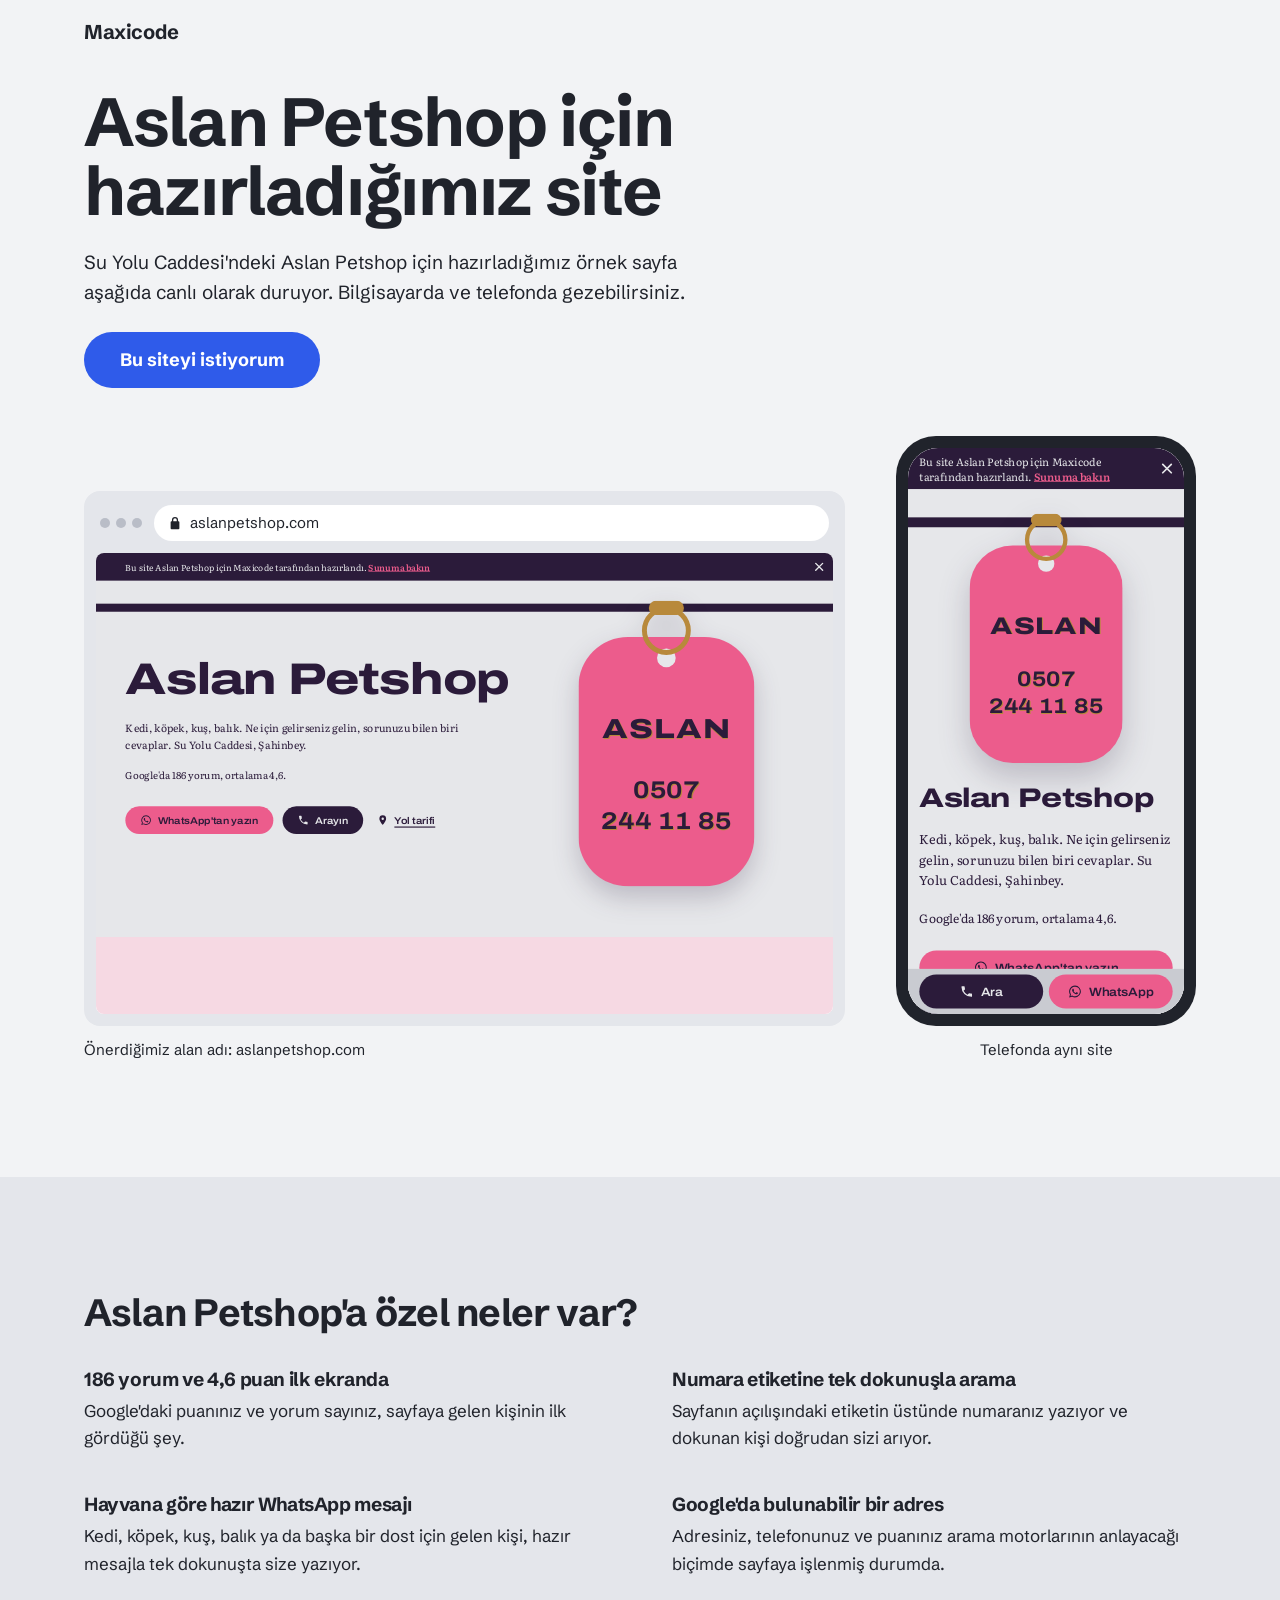
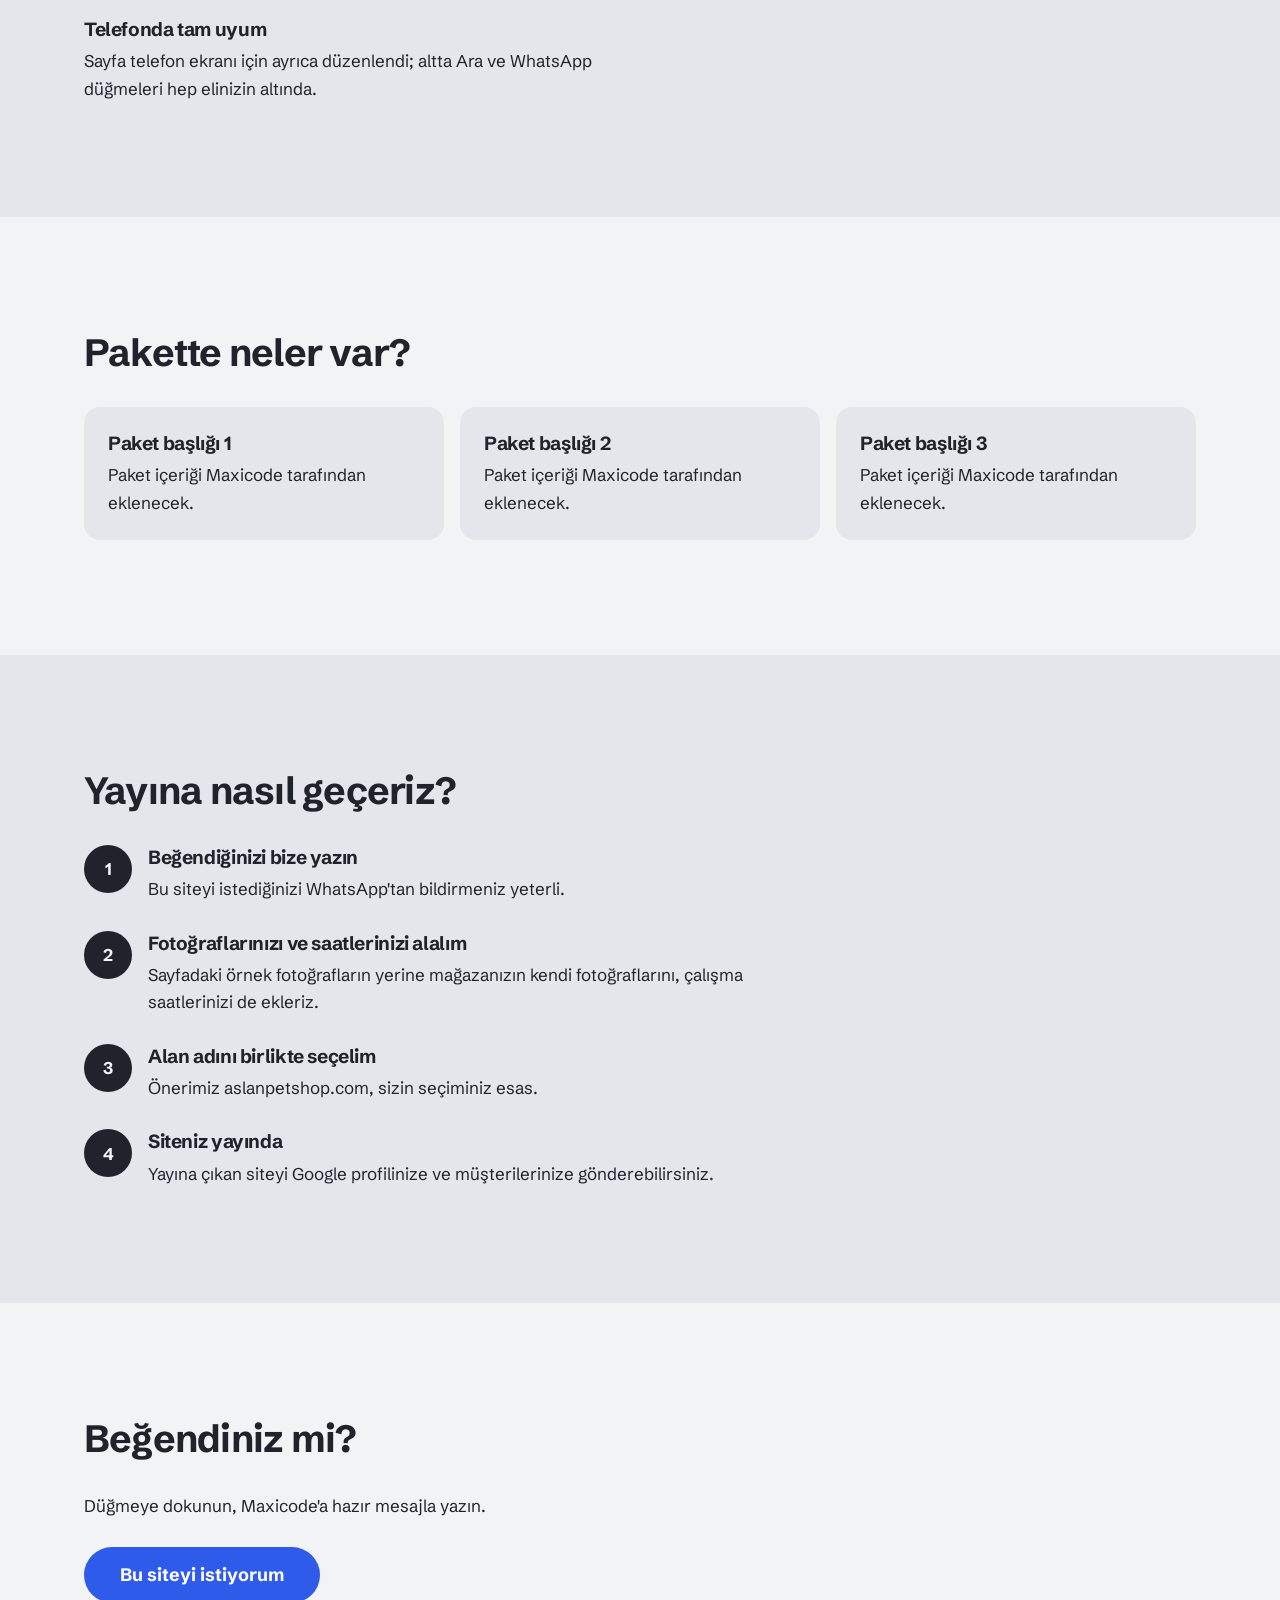
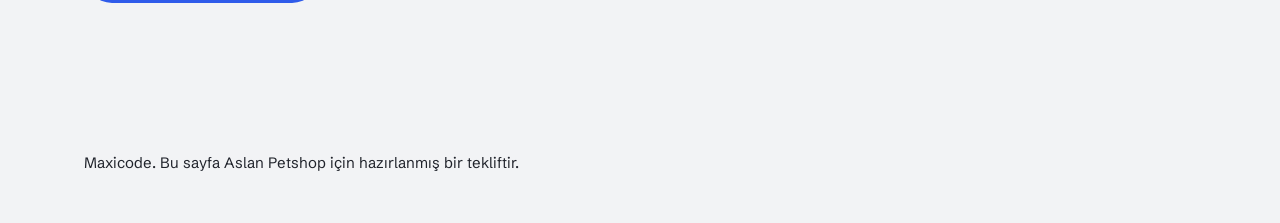
==== aslan-petshop/sunum/index.html @ 2e21a20c "Aslan Petshop örnek site ve sunum (v2) Co-Authored-By: Claude Opus 5.5 <noreply@anthropic.com> Claud" ====
<!doctype html>
<html lang="tr">
<head>
<meta charset="utf-8">
<meta name="viewport" content="width=device-width, initial-scale=1">
<title>Aslan Petshop için hazırladığımız site | Maxicode</title>
<meta name="description" content="Maxicode'un Aslan Petshop için hazırladığı örnek web sitesi ve yayına geçiş adımları.">
<meta name="robots" content="noindex,nofollow">
<link rel="icon" href="data:image/svg+xml,%3Csvg xmlns='http://www.w3.org/2000/svg' viewBox='0 0 64 64'%3E%3Crect width='64' height='64' rx='14' fill='%2320232B'/%3E%3Cpath d='M16 46V18h6l10 16 10-16h6v28h-6V29L32 44 22 29v17z' fill='%23F2F3F5'/%3E%3C/svg%3E">
<link rel="preconnect" href="https://fonts.googleapis.com">
<link rel="preconnect" href="https://fonts.gstatic.com" crossorigin>
<link rel="stylesheet" href="https://fonts.googleapis.com/css2?family=Schibsted+Grotesk:wght@400;700&display=swap">
<style>
:root{--bg:#F2F3F5;--ink:#20232B;--mid:#E4E6EB;--blue:#2F5BEA;--muted:#20232B;--gut:clamp(16px,5vw,72px)}
*{box-sizing:border-box;margin:0}
html{scroll-behavior:smooth}
body{background:var(--bg);color:var(--ink);font:400 1.0625rem/1.6 'Schibsted Grotesk',system-ui,sans-serif;overflow-x:hidden}
img,svg,iframe{display:block}
img,svg{max-width:100%}
a{color:inherit}
:focus-visible{outline:3px solid var(--ink);outline-offset:3px}
.wrap{max-width:1240px;margin-inline:auto;padding-inline:var(--gut)}
h1,h2,h3{font-weight:700;letter-spacing:-.02em;text-wrap:balance}
h1{font-size:clamp(2.25rem,5.4vw,4.25rem);line-height:1.02;margin-bottom:20px}
h2{font-size:clamp(1.625rem,3vw,2.375rem);line-height:1.12;margin-bottom:32px}
h3{font-size:1.1875rem;line-height:1.3;margin-bottom:6px}
p{max-width:60ch}
.top{display:flex;align-items:center;min-height:64px}
.mark{font-weight:700;font-size:1.25rem;letter-spacing:-.02em;text-decoration:none}
.sec{padding-block:clamp(56px,9vw,120px)}
.open{padding-top:24px}
.open p.lead{font-size:1.1875rem;color:var(--muted);margin-bottom:0;max-width:52ch}
.stage{display:grid;grid-template-columns:minmax(0,1fr) 300px;gap:clamp(24px,4vw,64px);align-items:end;margin-top:48px}
.frame{background:var(--mid);border-radius:16px;padding:12px}
.bar{display:flex;align-items:center;gap:12px;padding:2px 4px 12px}
.dots{display:flex;gap:6px}
.dots i{width:10px;height:10px;border-radius:50%;background:#B9BDC7}
.addr{flex:1;display:flex;align-items:center;gap:8px;background:#fff;border-radius:999px;padding:6px 14px;font-size:.9375rem;min-height:32px}
.addr svg{width:14px;height:14px;flex:none}
.view{overflow:hidden;border-radius:8px;background:#fff;position:relative}
.view iframe{max-width:none;border:0;width:1280px;height:800px;transform-origin:0 0;background:#fff}
.phone{background:var(--ink);border-radius:40px;padding:12px;width:300px}
.phone .view{border-radius:30px}
.phone iframe{width:390px;height:800px}
.cap{font-size:.9375rem;color:var(--muted);margin-top:12px}

.ben{display:grid;grid-template-columns:repeat(2,minmax(0,1fr));gap:40px clamp(24px,5vw,80px)}
.ben li{list-style:none}
.ben p{color:var(--muted)}
.soft{background:var(--mid)}
.pack{display:grid;grid-template-columns:repeat(3,minmax(0,1fr));gap:16px}
.pack div{background:var(--mid);border-radius:16px;padding:24px}
.pack p{color:var(--muted)}
.steps{counter-reset:s;display:grid;gap:28px;max-width:720px;padding:0}
.steps li{list-style:none;display:grid;grid-template-columns:48px 1fr;gap:16px;align-items:start}
.steps li::before{counter-increment:s;content:counter(s);width:48px;height:48px;border-radius:50%;background:var(--ink);color:var(--bg);display:grid;place-items:center;font-weight:700}
.steps p{color:var(--muted)}
.cta{text-align:left}
.go{display:inline-flex;align-items:center;justify-content:center;min-height:56px;padding:0 36px;border-radius:999px;background:var(--blue);color:#fff;font:700 1.125rem/1 'Schibsted Grotesk',system-ui,sans-serif;text-decoration:none}
.go:hover{filter:brightness(.92)}
.go:focus-visible{outline-color:var(--ink)}
.cta p{margin-bottom:28px;color:var(--muted)}
footer{padding-block:32px 48px;font-size:.9375rem;color:var(--muted)}
@media(max-width:900px){
  .stage{grid-template-columns:minmax(0,1fr);align-items:start}
  .phone{justify-self:center;max-width:100%}
  .ben,.pack{grid-template-columns:minmax(0,1fr)}
}
@media(prefers-reduced-motion:reduce){html{scroll-behavior:auto}*{transition:none!important;animation:none!important}}
</style>
</head>
<body>
<header class="wrap top"><a class="mark" href="#top">Maxicode</a></header>

<main id="top">
<section class="wrap sec open" aria-labelledby="h1">
  <h1 id="h1">Aslan Petshop için hazırladığımız site</h1>
  <p class="lead">Su Yolu Caddesi'ndeki Aslan Petshop için hazırladığımız örnek sayfa aşağıda canlı olarak duruyor. Bilgisayarda ve telefonda gezebilirsiniz.</p>
  <p style="margin-top:24px"><a class="go" href="#">Bu siteyi istiyorum</a></p>

  <div class="stage">
    <div>
      <div class="frame">
        <div class="bar"><div class="dots" aria-hidden="true"><i></i><i></i><i></i></div>
          <div class="addr"><svg viewBox="0 0 16 16" aria-hidden="true"><path fill="currentColor" d="M8 1a3.5 3.5 0 0 0-3.5 3.5V6H4a1 1 0 0 0-1 1v7a1 1 0 0 0 1 1h8a1 1 0 0 0 1-1V7a1 1 0 0 0-1-1h-.5V4.5A3.5 3.5 0 0 0 8 1zm-2 3.5a2 2 0 1 1 4 0V6H6z"/></svg>aslanpetshop.com</div></div>
        <div class="view" data-base="1280" data-h="800"><iframe src="../site/index.html" title="Aslan Petshop sitesi, bilgisayar görünümü" loading="lazy"></iframe></div>
      </div>
      <p class="cap">Önerdiğimiz alan adı: aslanpetshop.com</p>
    </div>
    <div>
      <div class="phone"><div class="view" data-base="390" data-h="800"><iframe src="../site/index.html" title="Aslan Petshop sitesi, telefon görünümü" loading="lazy"></iframe></div></div>
      <p class="cap" style="text-align:center">Telefonda aynı site</p>
    </div>
  </div>
</section>

<section class="soft sec" aria-labelledby="h-fayda">
  <div class="wrap">
    <h2 id="h-fayda">Aslan Petshop'a özel neler var?</h2>
    <ul class="ben" style="padding:0">
      <li><h3>186 yorum ve 4,6 puan ilk ekranda</h3><p>Google'daki puanınız ve yorum sayınız, sayfaya gelen kişinin ilk gördüğü şey.</p></li>
      <li><h3>Numara etiketine tek dokunuşla arama</h3><p>Sayfanın açılışındaki etiketin üstünde numaranız yazıyor ve dokunan kişi doğrudan sizi arıyor.</p></li>
      <li><h3>Hayvana göre hazır WhatsApp mesajı</h3><p>Kedi, köpek, kuş, balık ya da başka bir dost için gelen kişi, hazır mesajla tek dokunuşta size yazıyor.</p></li>
      <li><h3>Google'da bulunabilir bir adres</h3><p>Adresiniz, telefonunuz ve puanınız arama motorlarının anlayacağı biçimde sayfaya işlenmiş durumda.</p></li>
      <li><h3>Telefonda tam uyum</h3><p>Sayfa telefon ekranı için ayrıca düzenlendi; altta Ara ve WhatsApp düğmeleri hep elinizin altında.</p></li>
    </ul>
  </div>
</section>

<section class="wrap sec" aria-labelledby="h-paket">
  <h2 id="h-paket">Pakette neler var?</h2>
  <!-- ayarlar.json "paket" boş: maddeler Maxicode tarafından eklenecek -->
  <div class="pack">
    <div><h3>Paket başlığı 1</h3><p>Paket içeriği Maxicode tarafından eklenecek.</p></div>
    <div><h3>Paket başlığı 2</h3><p>Paket içeriği Maxicode tarafından eklenecek.</p></div>
    <div><h3>Paket başlığı 3</h3><p>Paket içeriği Maxicode tarafından eklenecek.</p></div>
  </div>
</section>

<section class="soft sec" aria-labelledby="h-adim">
  <div class="wrap">
    <h2 id="h-adim">Yayına nasıl geçeriz?</h2>
    <ol class="steps">
      <li><div><h3>Beğendiğinizi bize yazın</h3><p>Bu siteyi istediğinizi WhatsApp'tan bildirmeniz yeterli.</p></div></li>
      <li><div><h3>Fotoğraflarınızı ve saatlerinizi alalım</h3><p>Sayfadaki örnek fotoğrafların yerine mağazanızın kendi fotoğraflarını, çalışma saatlerinizi de ekleriz.</p></div></li>
      <li><div><h3>Alan adını birlikte seçelim</h3><p>Önerimiz aslanpetshop.com, sizin seçiminiz esas.</p></div></li>
      <li><div><h3>Siteniz yayında</h3><p>Yayına çıkan siteyi Google profilinize ve müşterilerinize gönderebilirsiniz.</p></div></li>
    </ol>
  </div>
</section>

<section class="wrap sec cta" aria-labelledby="h-istek">
  <h2 id="h-istek">Beğendiniz mi?</h2>
  <p>Düğmeye dokunun, Maxicode'a hazır mesajla yazın.</p>
  <!-- ayarlar.json "whatsapp" boş: numara gelince https://wa.me/<numara>?text=... yazılacak -->
  <a class="go" href="#">Bu siteyi istiyorum</a>
</section>
</main>

<footer class="wrap">Maxicode. Bu sayfa Aslan Petshop için hazırlanmış bir tekliftir.</footer>

<script>
(function(){
  function fit(){
    [].forEach.call(document.querySelectorAll('.view'),function(v){
      var b=+v.dataset.base,h=+v.dataset.h,s=v.clientWidth/b;
      v.firstElementChild.style.transform='scale('+s+')';
      v.style.height=(h*s)+'px';
    });
  }
  fit();
  window.addEventListener('resize',fit);
  window.addEventListener('load',fit);
})();
</script>
</body>
</html>
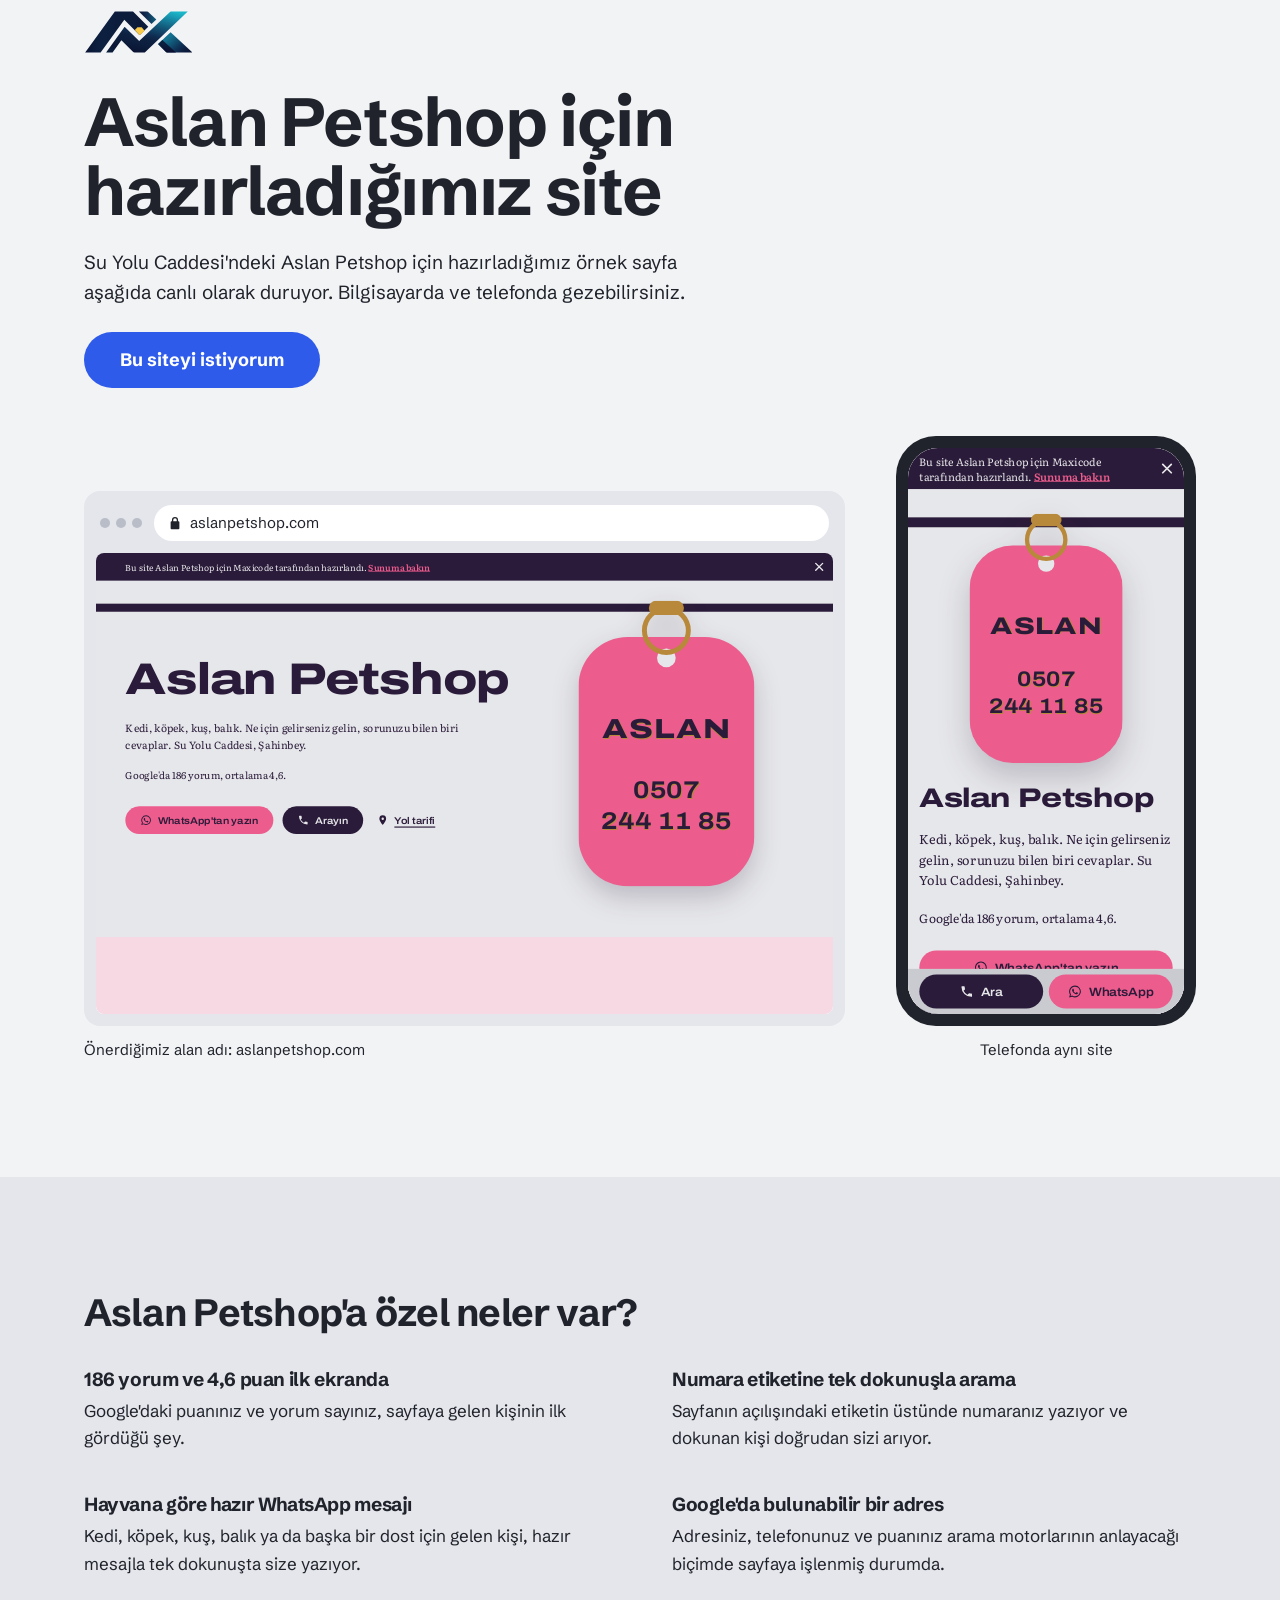
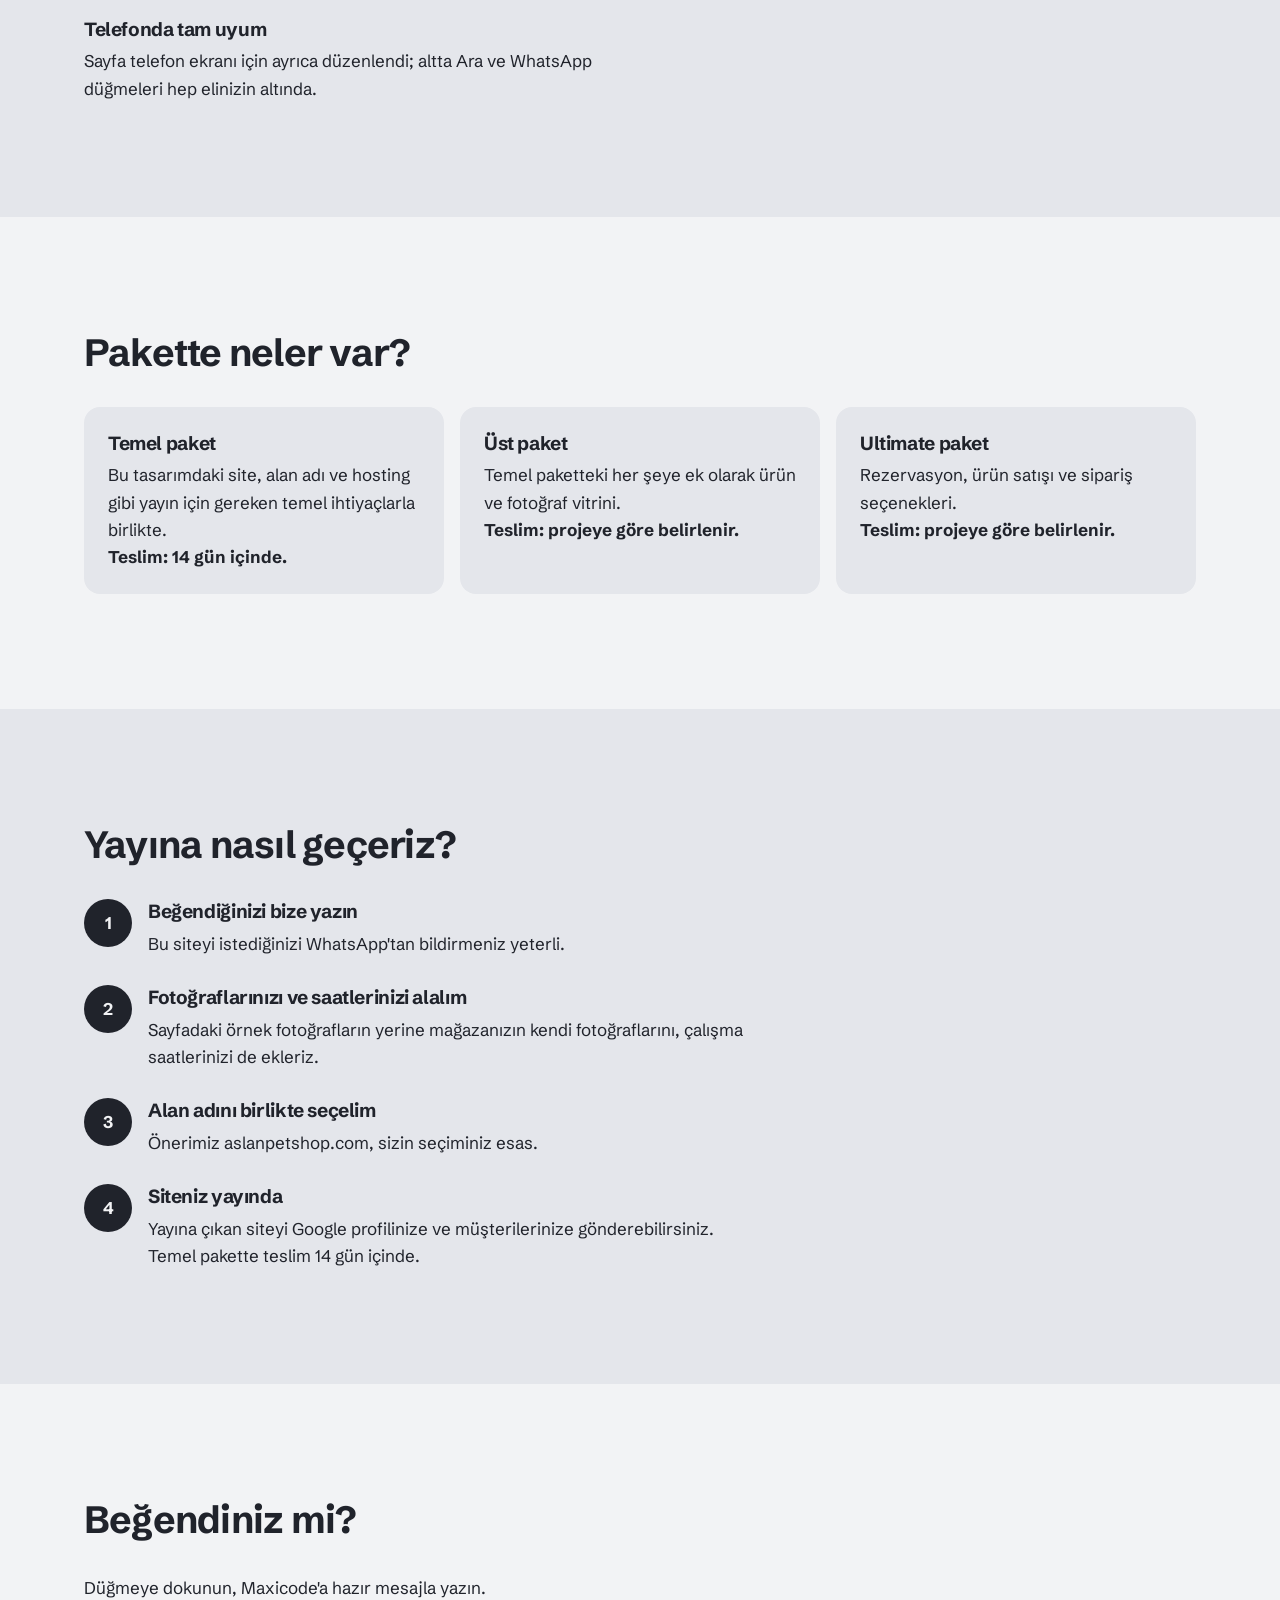
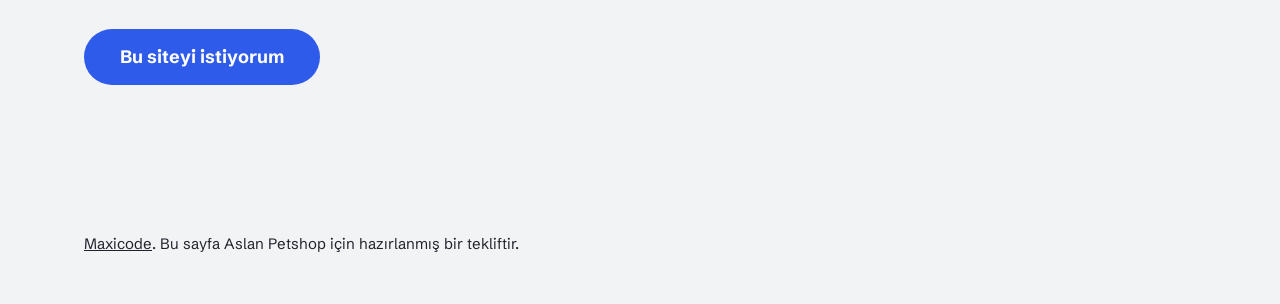
==== commit 60f9c7cd: "Sunumlar: Maxicode numarası, paketler, logo; Asya sunumu eklendi Co-Authored-By: Claude Opus 5.5 <no" ====
--- a/aslan-petshop/sunum/index.html
+++ b/aslan-petshop/sunum/index.html
@@ -70,13 +70,13 @@
 </style>
 </head>
 <body>
-<header class="wrap top"><a class="mark" href="#top">Maxicode</a></header>
+<header class="wrap top"><a class="mark" href="https://maxicode.com.tr" target="_blank" rel="noopener noreferrer"><img src="maxicode-logo.svg" alt="Maxicode" width="110" height="44" style="display:block;height:44px;width:auto"></a></header>
 
 <main id="top">
 <section class="wrap sec open" aria-labelledby="h1">
   <h1 id="h1">Aslan Petshop için hazırladığımız site</h1>
   <p class="lead">Su Yolu Caddesi'ndeki Aslan Petshop için hazırladığımız örnek sayfa aşağıda canlı olarak duruyor. Bilgisayarda ve telefonda gezebilirsiniz.</p>
-  <p style="margin-top:24px"><a class="go" href="#">Bu siteyi istiyorum</a></p>
+  <p style="margin-top:24px"><a class="go" href="https://wa.me/905343522058?text=Merhaba%20Maxicode%2C%20Aslan%20Petshop%20i%C3%A7in%20haz%C4%B1rlad%C4%B1%C4%9F%C4%B1n%C4%B1z%20siteyi%20inceledim.%20Bu%20siteyi%20istiyorum%2C%20detaylar%C4%B1%20konu%C5%9Fal%C4%B1m." target="_blank" rel="noopener noreferrer">Bu siteyi istiyorum</a></p>
 
   <div class="stage">
     <div>
@@ -109,11 +109,10 @@
 
 <section class="wrap sec" aria-labelledby="h-paket">
   <h2 id="h-paket">Pakette neler var?</h2>
-  <!-- ayarlar.json "paket" boş: maddeler Maxicode tarafından eklenecek -->
   <div class="pack">
-    <div><h3>Paket başlığı 1</h3><p>Paket içeriği Maxicode tarafından eklenecek.</p></div>
-    <div><h3>Paket başlığı 2</h3><p>Paket içeriği Maxicode tarafından eklenecek.</p></div>
-    <div><h3>Paket başlığı 3</h3><p>Paket içeriği Maxicode tarafından eklenecek.</p></div>
+    <div><h3>Temel paket</h3><p>Bu tasarımdaki site, alan adı ve hosting gibi yayın için gereken temel ihtiyaçlarla birlikte.</p><p><strong>Teslim: 14 gün içinde.</strong></p></div>
+    <div><h3>Üst paket</h3><p>Temel paketteki her şeye ek olarak ürün ve fotoğraf vitrini.</p><p><strong>Teslim: projeye göre belirlenir.</strong></p></div>
+    <div><h3>Ultimate paket</h3><p>Rezervasyon, ürün satışı ve sipariş seçenekleri.</p><p><strong>Teslim: projeye göre belirlenir.</strong></p></div>
   </div>
 </section>
 
@@ -124,7 +123,7 @@
       <li><div><h3>Beğendiğinizi bize yazın</h3><p>Bu siteyi istediğinizi WhatsApp'tan bildirmeniz yeterli.</p></div></li>
       <li><div><h3>Fotoğraflarınızı ve saatlerinizi alalım</h3><p>Sayfadaki örnek fotoğrafların yerine mağazanızın kendi fotoğraflarını, çalışma saatlerinizi de ekleriz.</p></div></li>
       <li><div><h3>Alan adını birlikte seçelim</h3><p>Önerimiz aslanpetshop.com, sizin seçiminiz esas.</p></div></li>
-      <li><div><h3>Siteniz yayında</h3><p>Yayına çıkan siteyi Google profilinize ve müşterilerinize gönderebilirsiniz.</p></div></li>
+      <li><div><h3>Siteniz yayında</h3><p>Yayına çıkan siteyi Google profilinize ve müşterilerinize gönderebilirsiniz. Temel pakette teslim 14 gün içinde.</p></div></li>
     </ol>
   </div>
 </section>
@@ -132,12 +131,11 @@
 <section class="wrap sec cta" aria-labelledby="h-istek">
   <h2 id="h-istek">Beğendiniz mi?</h2>
   <p>Düğmeye dokunun, Maxicode'a hazır mesajla yazın.</p>
-  <!-- ayarlar.json "whatsapp" boş: numara gelince https://wa.me/<numara>?text=... yazılacak -->
-  <a class="go" href="#">Bu siteyi istiyorum</a>
+  <a class="go" href="https://wa.me/905343522058?text=Merhaba%20Maxicode%2C%20Aslan%20Petshop%20i%C3%A7in%20haz%C4%B1rlad%C4%B1%C4%9F%C4%B1n%C4%B1z%20siteyi%20inceledim.%20Bu%20siteyi%20istiyorum%2C%20detaylar%C4%B1%20konu%C5%9Fal%C4%B1m." target="_blank" rel="noopener noreferrer">Bu siteyi istiyorum</a>
 </section>
 </main>
 
-<footer class="wrap">Maxicode. Bu sayfa Aslan Petshop için hazırlanmış bir tekliftir.</footer>
+<footer class="wrap"><a href="https://maxicode.com.tr" target="_blank" rel="noopener noreferrer">Maxicode</a>. Bu sayfa Aslan Petshop için hazırlanmış bir tekliftir.</footer>
 
 <script>
 (function(){
